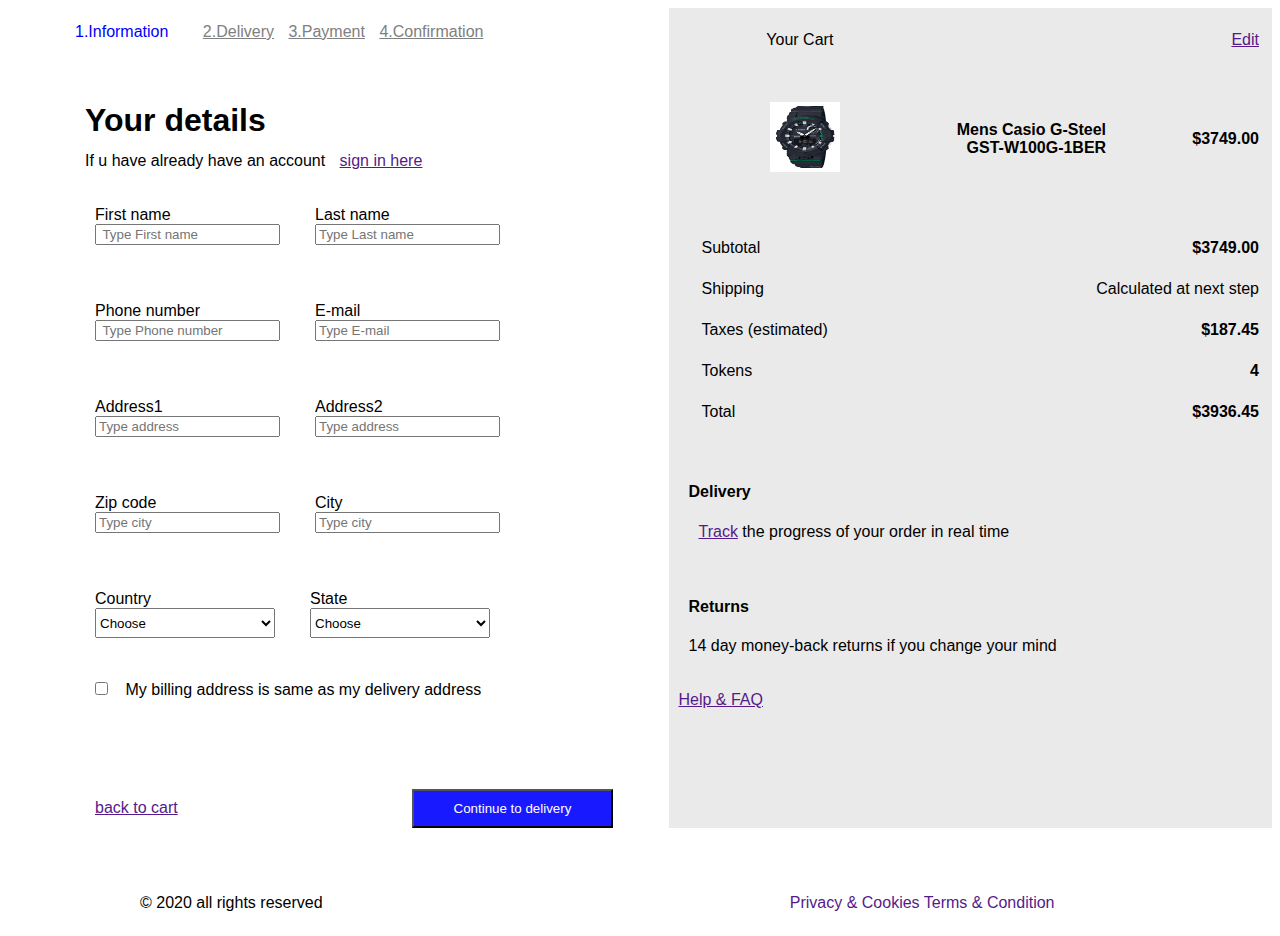
==== index.html @ 4217f0a4 "Add files via upload" ====
<!DOCTYPE html>
<html>

<head>
    <meta charset="UTF-8">
    <meta name="viewport" content="width=device-width, initial-scale=1.0">
    <title>Project1</title>
    <link rel="stylesheet" href="Project1.css">
</head>

<body>
    <div class="flex-container">
        <div class="container1">
            <nav>
                <a href="index.html"
                    style="color: blue; text-decoration: none; margin-right: 20px;">1.Information</a>
                <a href="Project2.html" style="color: gray;" text-decoration: none; margin-right: 20px;">2.Delivery</a>
                <a href="Project3.html" style="color: gray;" text-decoration: none; margin-right: 20px;">3.Payment</a>
                <a href="Project4.html" style="color: gray;" text-decoration: none; margin-right:
                    20px;">4.Confirmation</a>
            </nav>
            <header class="wrap">
                <div>
                    <h1 style="margin-bottom: -3px;">Your details</h1>
                    <p> If u have already have an account <a href="">sign in here</a></p>
                </div>
            </header>
            <div class="content">
                <form onsubmit="return validate()" action="Project2.html">

                    <div class="field">
                        <div>
                            <label name="First name">First name</label>
                            <input name="First name" placeholder=" Type First name" id="one">
                            <pre id="msg" style="color: red;"></pre>
                        </div>
                        <div>
                            <label name="lastname">Last name</label>
                            <input name="lastname" placeholder="Type Last name" id="two">
                            <pre id="msg1" style="color: red;"></pre>
                        </div>
                    </div>
                    <div class="field">
                        <div>
                            <label name="number">Phone number</label>
                            <input name="number" placeholder=" Type Phone number" id="three">
                            <pre id="msg2" style="color: red;"></pre>
                        </div>
                        <div>
                            <label name="email">E-mail</label>
                            <input name="email" placeholder="Type E-mail" id="four">
                            <pre id="msg3" style="color: red;"></pre>
                        </div>
                    </div>
                    <div class="field">
                        <div>
                            <label name="address1">Address1</label>
                            <input name="address1" placeholder="Type address" id="five">
                            <pre id="msg4" style="color: red;"></pre>
                        </div>
                        <div>
                            <label name="address2">Address2</label>
                            <input name="address2" placeholder="Type address" id="six">
                            <pre id="msg5" style="color: red;"></pre>
                        </div>
                    </div>
                    <div class="field">
                        <div>
                            <label name="zipcode">Zip code</label>
                            <input name="zipcode" placeholder="Type city" id="seven">
                            <pre id="msg6" style="color: red;"></pre>
                        </div>
                        <div>
                            <label name="city">City</label>
                            <input name="city" placeholder="Type city" id="eight">
                            <pre id="msg7" style="color: red;"></pre>
                        </div>
                    </div>
                    <div class="field">
                        <div>
                            <label name="country">Country</label>
                            <select style="width: 180px; height: 30px;">
                                <option>Choose</option>
                                <option>India</option>
                                <option>America</option>
                                <option>Australia</option>
                                <option>Europe</option>
                                <option>Singapore</option>
                            </select>
                        </div>
                        <div>
                            <label name="state">State</label>
                            <select style="width: 180px; height: 30px;">
                                <option>Choose</option>
                                <option>Karnataka</option>
                                <option>Telangana</option>
                                <option>Andhra pradesh</option>
                                <option>Kerala</option>
                                <option>Maharashtra</option>
                            </select>
                        </div>
                    </div>
                    <p>
                        <input type="checkbox" name="bill"> <label name="bill">My billing address is same as my delivery
                            address</label>
                    </p>
                    <div class="link1">
                        <a href="">back to cart</a>
                        <input class="button2" type="submit" name="button" value="Continue to delivery"
                            style="margin-left: 40%; color: white;">
                    </div>
                </form>
            </div>
        </div>
        <div class="container2">
            <table id="right" style="width: 100%;padding: 20px;">
                <thead class="tab">
                    <tr class="tab1">
                        <th class="head1" colspan="1">Your Cart</th>
                        <th class="edit" colspan="5" style="text-align: right;"><a href="">Edit</a></th>
                    </tr>
                    <tr class="tab2">
                        <th class="imgshock" rowspan="2">
                            <img class="watch" src="watch.jpg" width="70px" height="70px"></th>
                        <th class="title">
                            <p class="wname">Mens Casio G-Steel
                                <span>GST-W100G-1BER</span></p>
                        </th>
                        <th class="price" style="text-align:right; font-weight: bold;">$3749.00</th>
                    </tr>
                </thead>
                <tbody>
                    <tr class="amount">
                        <td>Subtotal</td>
                        <td style="font-weight: bold; text-align: right;" colspan="3 ">$3749.00</td>
                    </tr>
                    <tr class="amount">
                        <td>Shipping</td>
                        <td style="text-align: right;" colspan="3 ">Calculated at next step</td>
                    </tr>
                    <tr class="amount">
                        <td>Taxes (estimated)</td>
                        <td style="font-weight: bold; text-align: right;" colspan="3 ">$187.45</td>
                    </tr>
                    <tr class="amount">
                        <td>Tokens</td>
                        <td style="text-align: right; font-weight: bold;" colspan="3 ">4</td>
                    </tr>
                </tbody>
                <tfoot>
                    <tr>
                        <td>Total</td>
                        <td style="text-align: right; font-weight: bold;" colspan="3">$3936.45</td>
                    </tr>
                </tfoot>
            </table>
            <div class="delivery">
                <i class="fas fa-truck"></i>
                <h4>Delivery</h4>
                <p><a href="">Track</a> the progress of your order in real time</p>
            </div>
            <div class="delivery">
                <h4>Returns</h4>
                <p>14 day money-back returns if you change your mind</p>
            </div>
            <a href="" class="link5">Help & FAQ</a>
        </div>
    </div>
    <footer>
        <div class="pagef">
            <p>© 2020 all rights reserved
                <a href="" style="text-decoration: none;">Privacy & Cookies Terms & Condition</a>

            </p>

        </div>
    </footer>    
        <script src="Project1.js"></script>
</body>

</html>
---- Project1.css ----
* {
    box-sizing: border-box;
    overflow: auto;
    margin-left: 10px;
    font-family: Arial, Helvetica, sans-serif;
}

.flex-container {
    display: flex;
}

.container1 {
    flex: 50%;
    margin-top: 15px;
    margin-left: 25px;
}

.container2 {
    background-color: #eaeaea;
    flex: 50%;
}

.content {
    margin-top: 20px;
    align-items: center;
}

.field {
    display: flex;
}

.field div {
    margin: 0 25px 25px 0;
}

.field label {
    display: block;
}

.wrap {
    margin-top: 40px;
}

.button2 {
    background-color: rgba(0, 0, 255, 0.9);
    padding: 10px 40px;
}

.link1 {
    margin-top: 90px;
}

.container2
{
    overflow: hidden;
}

.wname span 
{
    display: block;
}

.tab1 th
{
    padding-bottom: 50px;
    font-weight: 100;
}

.tab2 th
{
    padding-bottom: 60px;
}

.amount td{
    padding-bottom: 20px;
}

.delivery
{
    margin-bottom: 20px;
}

.pagef
{
    margin-left: 100px;
    padding-top: 50px;
}

.pagef a
{
    padding-left: 40%;
}

.pagef i
{
    margin-left: 40px;
}

@media only screen and (max-width: 800px) {  
    .flex-container.container1.container2.field
    {  
          flex-wrap: wrap;
    }  
}
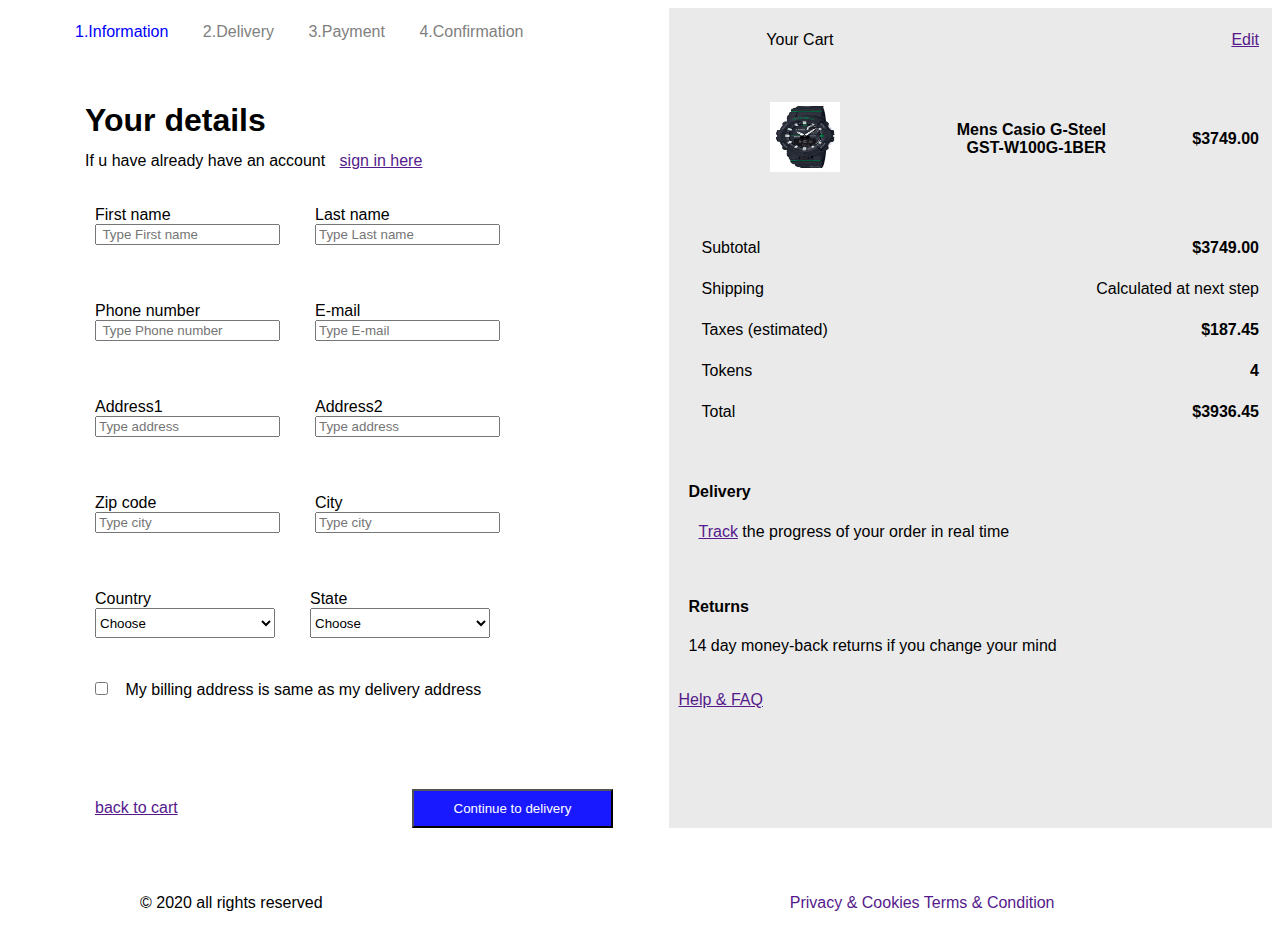
==== commit b82ca012: "Update index.html" ====
--- a/index.html
+++ b/index.html
@@ -14,9 +14,9 @@
             <nav>
                 <a href="index.html"
                     style="color: blue; text-decoration: none; margin-right: 20px;">1.Information</a>
-                <a href="Project2.html" style="color: gray;" text-decoration: none; margin-right: 20px;">2.Delivery</a>
-                <a href="Project3.html" style="color: gray;" text-decoration: none; margin-right: 20px;">3.Payment</a>
-                <a href="Project4.html" style="color: gray;" text-decoration: none; margin-right:
+                <a href="Project2.html" style="color: gray; text-decoration: none; margin-right: 20px;">2.Delivery</a>
+                <a href="Project3.html" style="color: gray; text-decoration: none; margin-right: 20px;">3.Payment</a>
+                <a href="Project4.html" style="color: gray; text-decoration: none; margin-right:
                     20px;">4.Confirmation</a>
             </nav>
             <header class="wrap">
@@ -178,4 +178,4 @@
         <script src="Project1.js"></script>
 </body>
 
-</html>+</html>
--- a/Project1.css
+++ b/Project1.css
@@ -101,4 +101,4 @@
     {  
           flex-wrap: wrap;
     }  
-}  +}  
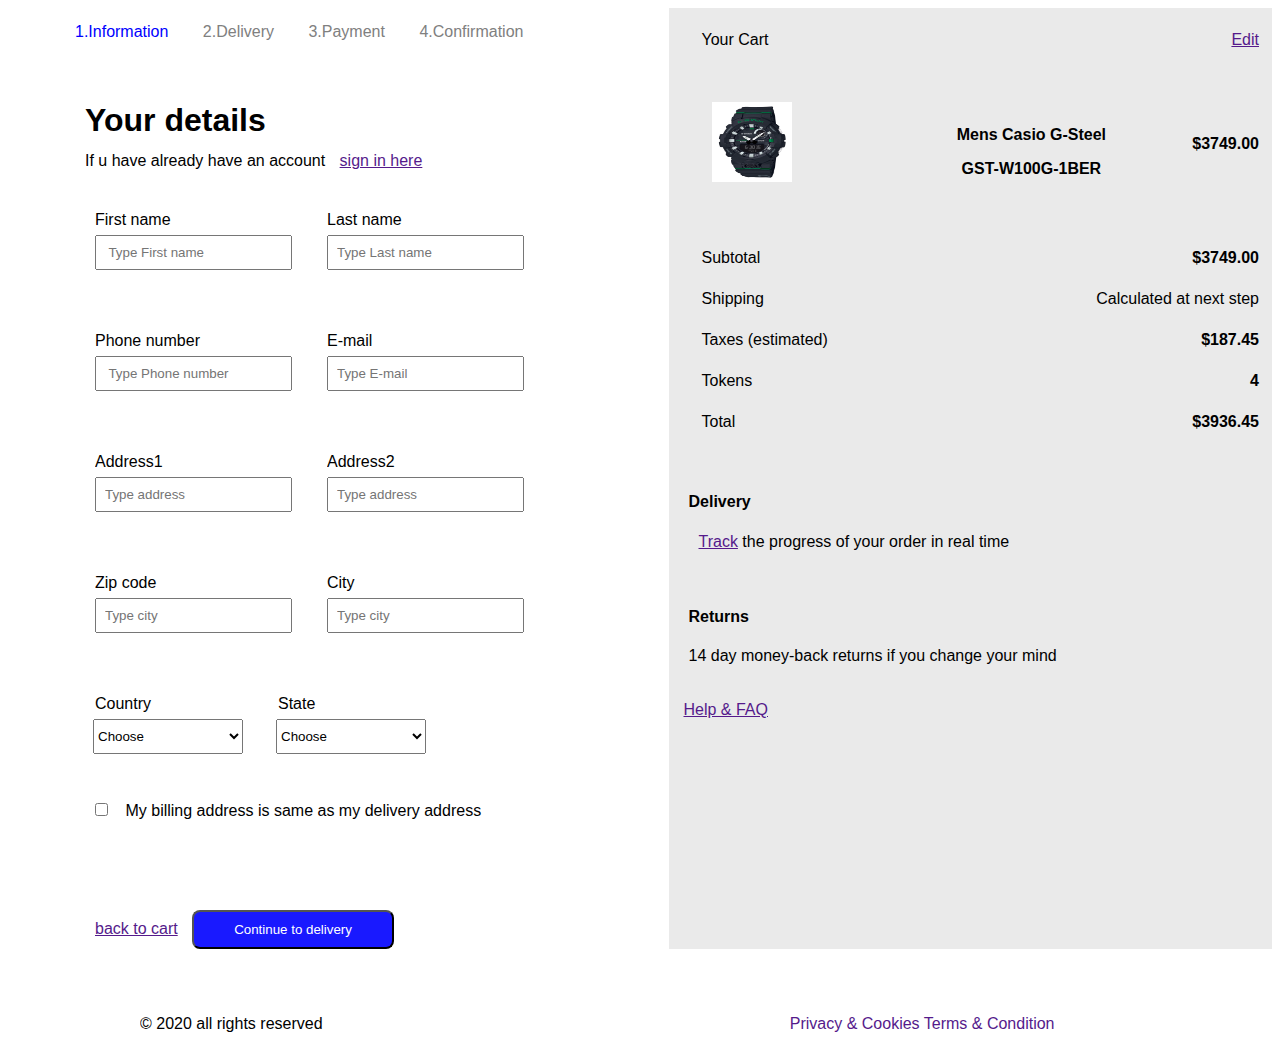
==== commit e487ddd0: "Update index.html" ====
--- a/index.html
+++ b/index.html
@@ -12,7 +12,7 @@
     <div class="flex-container">
         <div class="container1">
             <nav>
-                <a href="index.html"
+                <a href="Project1.html"
                     style="color: blue; text-decoration: none; margin-right: 20px;">1.Information</a>
                 <a href="Project2.html" style="color: gray; text-decoration: none; margin-right: 20px;">2.Delivery</a>
                 <a href="Project3.html" style="color: gray; text-decoration: none; margin-right: 20px;">3.Payment</a>
@@ -29,57 +29,57 @@
                 <form onsubmit="return validate()" action="Project2.html">
 
                     <div class="field">
-                        <div>
-                            <label name="First name">First name</label>
-                            <input name="First name" placeholder=" Type First name" id="one">
+                        <div style="margin-top: 5px;">
+                            <label style="padding-bottom: 6px;" name="First name">First name</label>
+                            <input style="padding: 8px;" name="First name" placeholder=" Type First name" id="one">
                             <pre id="msg" style="color: red;"></pre>
                         </div>
-                        <div>
-                            <label name="lastname">Last name</label>
-                            <input name="lastname" placeholder="Type Last name" id="two">
+                        <div style="margin-top: 5px;">
+                            <label style="padding-bottom:6px ;" name="lastname">Last name</label>
+                            <input style="padding: 8px;" name="lastname" placeholder="Type Last name" id="two">
                             <pre id="msg1" style="color: red;"></pre>
                         </div>
                     </div>
                     <div class="field">
-                        <div>
-                            <label name="number">Phone number</label>
-                            <input name="number" placeholder=" Type Phone number" id="three">
+                        <div style="margin-top: 5px;">
+                            <label style="padding-bottom: 6px;" name="number">Phone number</label>
+                            <input style="padding: 8px;" name="number" placeholder=" Type Phone number" id="three">
                             <pre id="msg2" style="color: red;"></pre>
                         </div>
-                        <div>
-                            <label name="email">E-mail</label>
-                            <input name="email" placeholder="Type E-mail" id="four">
+                        <div style="margin-top: 5px;">
+                            <label style="padding-bottom: 6px;" name="email">E-mail</label>
+                            <input style="padding: 8px;" name="email" placeholder="Type E-mail" id="four">
                             <pre id="msg3" style="color: red;"></pre>
                         </div>
                     </div>
                     <div class="field">
-                        <div>
-                            <label name="address1">Address1</label>
-                            <input name="address1" placeholder="Type address" id="five">
+                        <div style="margin-top: 5px;">
+                            <label style="padding-bottom: 6px;" name="address1">Address1</label>
+                            <input style="padding: 8px;" name="address1" placeholder="Type address" id="five">
                             <pre id="msg4" style="color: red;"></pre>
                         </div>
-                        <div>
-                            <label name="address2">Address2</label>
-                            <input name="address2" placeholder="Type address" id="six">
+                        <div style="margin-top: 5px;">
+                            <label style="padding-bottom: 6px;" name="address2">Address2</label>
+                            <input style="padding: 8px;" name="address2" placeholder="Type address" id="six">
                             <pre id="msg5" style="color: red;"></pre>
                         </div>
                     </div>
                     <div class="field">
-                        <div>
-                            <label name="zipcode">Zip code</label>
-                            <input name="zipcode" placeholder="Type city" id="seven">
+                        <div style="margin-top: 5px;">
+                            <label style="padding-bottom: 6px;" name="zipcode">Zip code</label>
+                            <input style="padding: 8px;" name="zipcode" placeholder="Type city" id="seven">
                             <pre id="msg6" style="color: red;"></pre>
                         </div>
-                        <div>
-                            <label name="city">City</label>
-                            <input name="city" placeholder="Type city" id="eight">
+                        <div style="margin-top: 5px;">
+                            <label style="padding-bottom: 6px;" name="city">City</label>
+                            <input style="padding: 8px;" name="city" placeholder="Type city" id="eight">
                             <pre id="msg7" style="color: red;"></pre>
                         </div>
                     </div>
                     <div class="field">
-                        <div>
-                            <label name="country">Country</label>
-                            <select style="width: 180px; height: 30px;">
+                        <div style="margin-top: 5px;">
+                            <label style="padding-bottom: 6px;" name="country">Country</label>
+                            <select style="width: 150px; height: 35px;margin-left: 8px;">
                                 <option>Choose</option>
                                 <option>India</option>
                                 <option>America</option>
@@ -88,9 +88,9 @@
                                 <option>Singapore</option>
                             </select>
                         </div>
-                        <div>
-                            <label name="state">State</label>
-                            <select style="width: 180px; height: 30px;">
+                        <div style="margin-top: 5px;">
+                            <label style="padding-bottom: 6px;" name="state">State</label>
+                            <select style="width: 150px; height: 35px;margin-left: 8px;">
                                 <option>Choose</option>
                                 <option>Karnataka</option>
                                 <option>Telangana</option>
@@ -101,13 +101,13 @@
                         </div>
                     </div>
                     <p>
-                        <input type="checkbox" name="bill"> <label name="bill">My billing address is same as my delivery
+                        <input style="margin-top: 8px;" type="checkbox" name="bill"> <label name="bill">My billing address is same as my delivery
                             address</label>
                     </p>
                     <div class="link1">
                         <a href="">back to cart</a>
-                        <input class="button2" type="submit" name="button" value="Continue to delivery"
-                            style="margin-left: 40%; color: white;">
+                        <input class="button2"  type="submit" name="button" value="Continue to delivery"
+                            style=" color: white; border-radius: 8px;">
                     </div>
                 </form>
             </div>
@@ -116,15 +116,15 @@
             <table id="right" style="width: 100%;padding: 20px;">
                 <thead class="tab">
                     <tr class="tab1">
-                        <th class="head1" colspan="1">Your Cart</th>
+                        <th class="head1" style="text-align: left;" colspan="1" style="padding-right: 50%;">Your Cart</th>
                         <th class="edit" colspan="5" style="text-align: right;"><a href="">Edit</a></th>
                     </tr>
                     <tr class="tab2">
-                        <th class="imgshock" rowspan="2">
-                            <img class="watch" src="watch.jpg" width="70px" height="70px"></th>
+                        <th style="text-align: left;" class="imgshock" rowspan="2">
+                            <img class="watch"  src="watch.jpg" width="80px" height="80px"></th>
                         <th class="title">
-                            <p class="wname">Mens Casio G-Steel
-                                <span>GST-W100G-1BER</span></p>
+                            <p class="wname">Mens Casio G-Steel</p>
+                                <span>GST-W100G-1BER</span>
                         </th>
                         <th class="price" style="text-align:right; font-weight: bold;">$3749.00</th>
                     </tr>
@@ -163,7 +163,7 @@
                 <h4>Returns</h4>
                 <p>14 day money-back returns if you change your mind</p>
             </div>
-            <a href="" class="link5">Help & FAQ</a>
+            <a style="margin-left: 15px;" href="" class="link5">Help & FAQ</a>
         </div>
     </div>
     <footer>
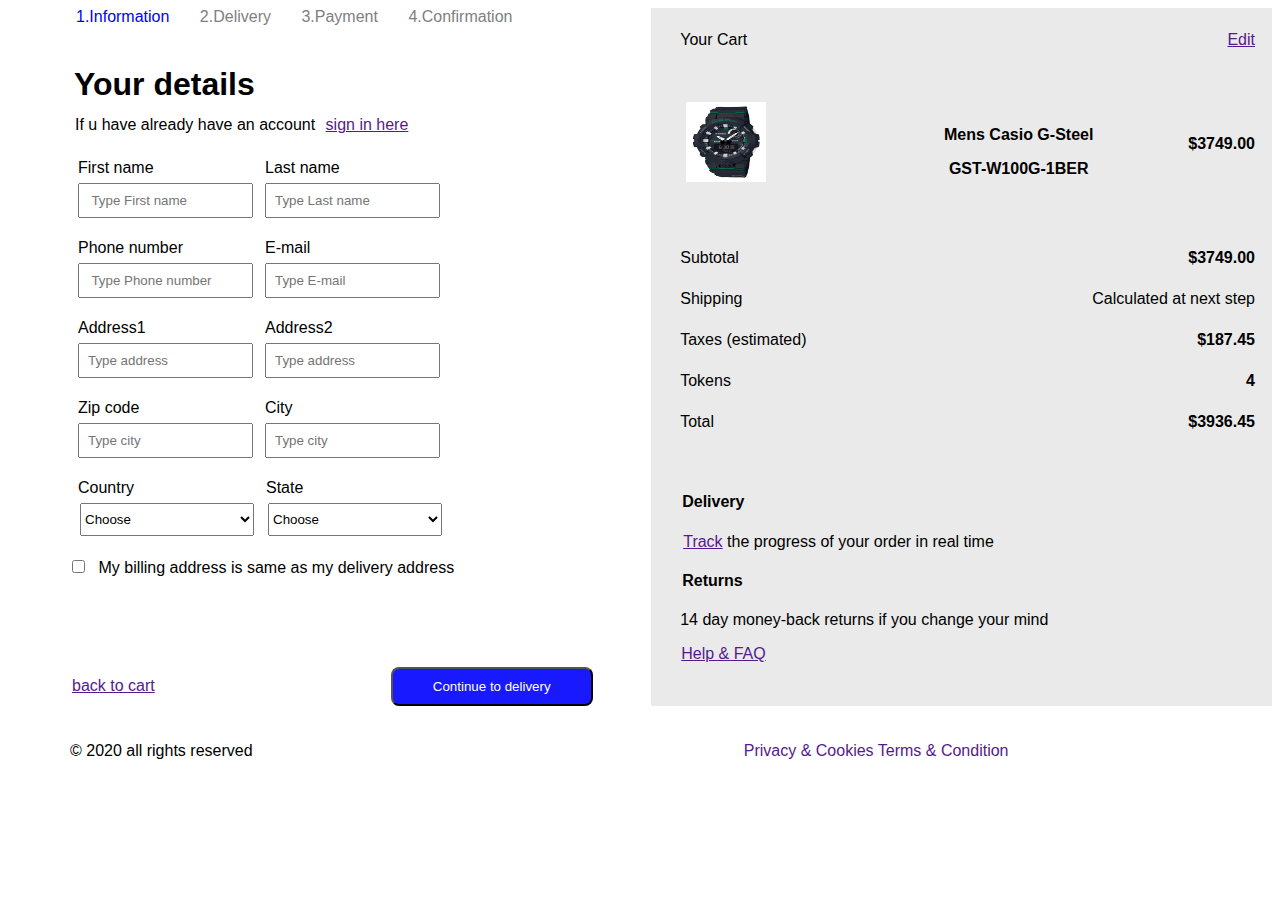
==== commit c31eb820: "Update index.html" ====
--- a/index.html
+++ b/index.html
@@ -21,15 +21,15 @@
             </nav>
             <header class="wrap">
                 <div>
-                    <h1 style="margin-bottom: -3px;">Your details</h1>
-                    <p> If u have already have an account <a href="">sign in here</a></p>
+                    <h1 style="margin-bottom: -3px;margin-left: -2px;">Your details</h1>
+                    <p style="margin-left: -1px;"> If u have already have an account <a href="">sign in here</a></p>
                 </div>
             </header>
             <div class="content">
                 <form onsubmit="return validate()" action="Project2.html">
 
                     <div class="field">
-                        <div style="margin-top: 5px;">
+                        <div style="margin-top: 5px; ">
                             <label style="padding-bottom: 6px;" name="First name">First name</label>
                             <input style="padding: 8px;" name="First name" placeholder=" Type First name" id="one">
                             <pre id="msg" style="color: red;"></pre>
@@ -79,7 +79,7 @@
                     <div class="field">
                         <div style="margin-top: 5px;">
                             <label style="padding-bottom: 6px;" name="country">Country</label>
-                            <select style="width: 150px; height: 35px;margin-left: 8px;">
+                            <select style="width: 174px; height: 33px;margin-left: 8px;">
                                 <option>Choose</option>
                                 <option>India</option>
                                 <option>America</option>
@@ -90,7 +90,7 @@
                         </div>
                         <div style="margin-top: 5px;">
                             <label style="padding-bottom: 6px;" name="state">State</label>
-                            <select style="width: 150px; height: 35px;margin-left: 8px;">
+                            <select style="width: 174px; height: 33px;margin-left: 8px;">
                                 <option>Choose</option>
                                 <option>Karnataka</option>
                                 <option>Telangana</option>
@@ -101,12 +101,13 @@
                         </div>
                     </div>
                     <p>
-                        <input style="margin-top: 8px;" type="checkbox" name="bill"> <label name="bill">My billing address is same as my delivery
+                        <input style="margin-top: 8px;" type="checkbox" name="bill"> <label name="bill">My billing
+                            address is same as my delivery
                             address</label>
                     </p>
                     <div class="link1">
                         <a href="">back to cart</a>
-                        <input class="button2"  type="submit" name="button" value="Continue to delivery"
+                        <input class="button2" type="submit" name="button" value="Continue to delivery"
                             style=" color: white; border-radius: 8px;">
                     </div>
                 </form>
@@ -116,15 +117,16 @@
             <table id="right" style="width: 100%;padding: 20px;">
                 <thead class="tab">
                     <tr class="tab1">
-                        <th class="head1" style="text-align: left;" colspan="1" style="padding-right: 50%;">Your Cart</th>
+                        <th class="head1" style="text-align: left;" colspan="1" style="padding-right: 50%;">Your Cart
+                        </th>
                         <th class="edit" colspan="5" style="text-align: right;"><a href="">Edit</a></th>
                     </tr>
                     <tr class="tab2">
                         <th style="text-align: left;" class="imgshock" rowspan="2">
-                            <img class="watch"  src="watch.jpg" width="80px" height="80px"></th>
+                            <img class="watch" src="watch.jpg" width="80px" height="80px"></th>
                         <th class="title">
                             <p class="wname">Mens Casio G-Steel</p>
-                                <span>GST-W100G-1BER</span>
+                            <span>GST-W100G-1BER</span>
                         </th>
                         <th class="price" style="text-align:right; font-weight: bold;">$3749.00</th>
                     </tr>
@@ -156,14 +158,14 @@
             </table>
             <div class="delivery">
                 <i class="fas fa-truck"></i>
-                <h4>Delivery</h4>
-                <p><a href="">Track</a> the progress of your order in real time</p>
+                <h4 style="margin-left: 25px;">Delivery</h4>
+                <p style="margin-left: 20px;"><a href="">Track</a> the progress of your order in real time</p>
             </div>
             <div class="delivery">
-                <h4>Returns</h4>
-                <p>14 day money-back returns if you change your mind</p>
+                <h4 style="margin-left: 25px;">Returns</h4>
+                <p style="margin-left: 23px;">14 day money-back returns if you change your mind</p>
             </div>
-            <a style="margin-left: 15px;" href="" class="link5">Help & FAQ</a>
+            <a style="margin-left: 30px;" href="" class="link5">Help & FAQ</a>
         </div>
     </div>
     <footer>
@@ -174,8 +176,8 @@
             </p>
 
         </div>
-    </footer>    
-        <script src="Project1.js"></script>
+    </footer>
+    <script src="Project1.js"></script>
 </body>
 
 </html>
--- a/Project1.css
+++ b/Project1.css
@@ -1,8 +1,7 @@
 * {
     box-sizing: border-box;
-    overflow: auto;
-    margin-left: 10px;
-    font-family: Arial, Helvetica, sans-serif;
+    margin-left: 6px;
+    font-family: 'Gill Sans', 'Gill Sans MT', Calibri, 'Trebuchet MS', sans-serif;
 }
 
 .flex-container {
@@ -11,9 +10,14 @@
 
 .container1 {
     flex: 50%;
-    margin-top: 15px;
-    margin-left: 25px;
+    padding-left: 40px;
 }
+
+.container2
+{
+    overflow: hidden;
+}
+
 
 .container2 {
     background-color: #eaeaea;
@@ -22,19 +26,20 @@
 
 .content {
     margin-top: 20px;
-    align-items: center;
+    margin-left: -10px;
 }
 
 .field {
     display: flex;
-}
-
-.field div {
-    margin: 0 25px 25px 0;
-}
+} 
 
 .field label {
     display: block;
+}
+
+.field input
+{
+    width: 175px;
 }
 
 .wrap {
@@ -44,20 +49,11 @@
 .button2 {
     background-color: rgba(0, 0, 255, 0.9);
     padding: 10px 40px;
+    margin-left: 40%;
 }
 
 .link1 {
     margin-top: 90px;
-}
-
-.container2
-{
-    overflow: hidden;
-}
-
-.wname span 
-{
-    display: block;
 }
 
 .tab1 th
@@ -77,13 +73,13 @@
 
 .delivery
 {
-    margin-bottom: 20px;
+    margin-bottom: 5px;
 }
 
 .pagef
 {
-    margin-left: 100px;
-    padding-top: 50px;
+    padding-top: 20px;
+    margin-left: 46px;
 }
 
 .pagef a
@@ -91,14 +87,17 @@
     padding-left: 40%;
 }
 
-.pagef i
-{
-    margin-left: 40px;
-}
-
 @media only screen and (max-width: 800px) {  
-    .flex-container.container1.container2.field
+    .flex-container,.container1,.container2,.field
     {  
+        
           flex-wrap: wrap;
+          
+          
     }  
-}  
+    .button2
+    {
+        margin-left: 0;
+        display: block;
+    }
+} 
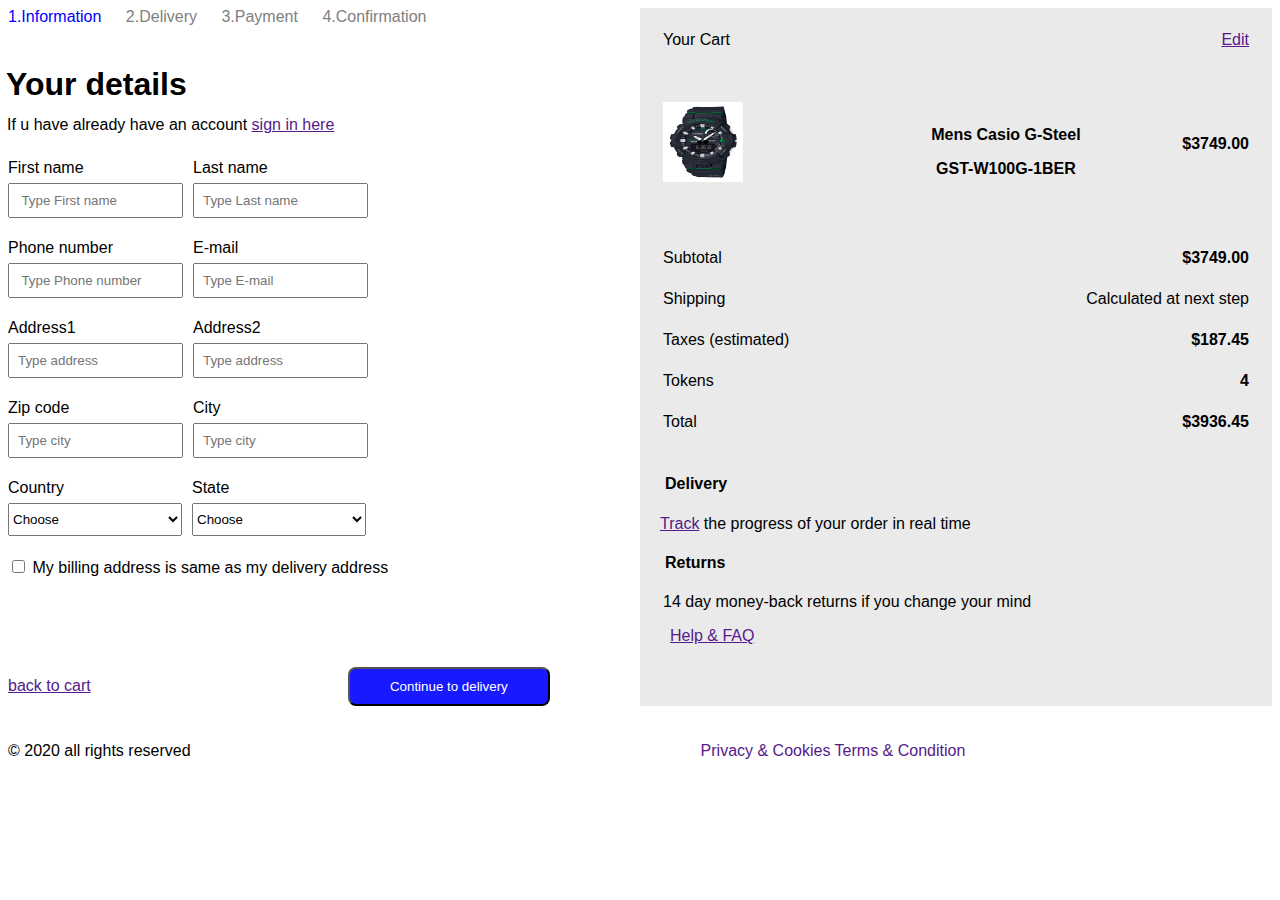
==== commit b74d05af: "Update index.html" ====
--- a/index.html
+++ b/index.html
@@ -12,8 +12,7 @@
     <div class="flex-container">
         <div class="container1">
             <nav>
-                <a href="Project1.html"
-                    style="color: blue; text-decoration: none; margin-right: 20px;">1.Information</a>
+                <a href="Project1.html" style="color: blue; text-decoration: none; margin-right: 20px;">1.Information</a>
                 <a href="Project2.html" style="color: gray; text-decoration: none; margin-right: 20px;">2.Delivery</a>
                 <a href="Project3.html" style="color: gray; text-decoration: none; margin-right: 20px;">3.Payment</a>
                 <a href="Project4.html" style="color: gray; text-decoration: none; margin-right:
@@ -34,7 +33,7 @@
                             <input style="padding: 8px;" name="First name" placeholder=" Type First name" id="one">
                             <pre id="msg" style="color: red;"></pre>
                         </div>
-                        <div style="margin-top: 5px;">
+                        <div class="second" style="margin-top: 5px;">
                             <label style="padding-bottom:6px ;" name="lastname">Last name</label>
                             <input style="padding: 8px;" name="lastname" placeholder="Type Last name" id="two">
                             <pre id="msg1" style="color: red;"></pre>
@@ -46,7 +45,7 @@
                             <input style="padding: 8px;" name="number" placeholder=" Type Phone number" id="three">
                             <pre id="msg2" style="color: red;"></pre>
                         </div>
-                        <div style="margin-top: 5px;">
+                        <div class="second" style="margin-top: 5px;">
                             <label style="padding-bottom: 6px;" name="email">E-mail</label>
                             <input style="padding: 8px;" name="email" placeholder="Type E-mail" id="four">
                             <pre id="msg3" style="color: red;"></pre>
@@ -58,7 +57,7 @@
                             <input style="padding: 8px;" name="address1" placeholder="Type address" id="five">
                             <pre id="msg4" style="color: red;"></pre>
                         </div>
-                        <div style="margin-top: 5px;">
+                        <div class="second" style="margin-top: 5px;">
                             <label style="padding-bottom: 6px;" name="address2">Address2</label>
                             <input style="padding: 8px;" name="address2" placeholder="Type address" id="six">
                             <pre id="msg5" style="color: red;"></pre>
@@ -70,7 +69,7 @@
                             <input style="padding: 8px;" name="zipcode" placeholder="Type city" id="seven">
                             <pre id="msg6" style="color: red;"></pre>
                         </div>
-                        <div style="margin-top: 5px;">
+                        <div class="second" style="margin-top: 5px;">
                             <label style="padding-bottom: 6px;" name="city">City</label>
                             <input style="padding: 8px;" name="city" placeholder="Type city" id="eight">
                             <pre id="msg7" style="color: red;"></pre>
@@ -79,7 +78,7 @@
                     <div class="field">
                         <div style="margin-top: 5px;">
                             <label style="padding-bottom: 6px;" name="country">Country</label>
-                            <select style="width: 174px; height: 33px;margin-left: 8px;">
+                            <select>
                                 <option>Choose</option>
                                 <option>India</option>
                                 <option>America</option>
@@ -88,9 +87,9 @@
                                 <option>Singapore</option>
                             </select>
                         </div>
-                        <div style="margin-top: 5px;">
+                        <div class="second" style="margin-top: 5px;">
                             <label style="padding-bottom: 6px;" name="state">State</label>
-                            <select style="width: 174px; height: 33px;margin-left: 8px;">
+                            <select>
                                 <option>Choose</option>
                                 <option>Karnataka</option>
                                 <option>Telangana</option>
@@ -106,9 +105,8 @@
                             address</label>
                     </p>
                     <div class="link1">
-                        <a href="">back to cart</a>
-                        <input class="button2" type="submit" name="button" value="Continue to delivery"
-                            style=" color: white; border-radius: 8px;">
+                        <a class="third" href="">back to cart</a>
+                        <input class="button2" type="submit" name="button" value="Continue to delivery" style=" color: white; border-radius: 8px;">
                     </div>
                 </form>
             </div>
--- a/Project1.css
+++ b/Project1.css
@@ -1,6 +1,6 @@
 * {
     box-sizing: border-box;
-    margin-left: 6px;
+    /* margin-left: 6px; */
     font-family: 'Gill Sans', 'Gill Sans MT', Calibri, 'Trebuchet MS', sans-serif;
 }
 
@@ -10,14 +10,11 @@
 
 .container1 {
     flex: 50%;
-    padding-left: 40px;
 }
 
-.container2
-{
+.container2 {
     overflow: hidden;
 }
-
 
 .container2 {
     background-color: #eaeaea;
@@ -26,19 +23,17 @@
 
 .content {
     margin-top: 20px;
-    margin-left: -10px;
 }
 
 .field {
     display: flex;
-} 
+}
 
 .field label {
     display: block;
 }
 
-.field input
-{
+.field input {
     width: 175px;
 }
 
@@ -56,48 +51,68 @@
     margin-top: 90px;
 }
 
-.tab1 th
-{
+.tab1 th {
     padding-bottom: 50px;
     font-weight: 100;
 }
 
-.tab2 th
-{
+.tab2 th {
     padding-bottom: 60px;
 }
 
-.amount td{
+.amount td {
     padding-bottom: 20px;
 }
 
-.delivery
-{
+.delivery {
     margin-bottom: 5px;
 }
 
-.pagef
-{
+.pagef {
     padding-top: 20px;
-    margin-left: 46px;
+    /* margin-left: 46px; */
 }
 
-.pagef a
-{
+.pagef a {
     padding-left: 40%;
 }
 
-@media only screen and (max-width: 800px) {  
-    .flex-container,.container1,.container2,.field
-    {  
-        
-          flex-wrap: wrap;
-          
-          
-    }  
-    .button2
-    {
-        margin-left: 0;
+.second {
+    margin-left: 10px;
+}
+
+.field div select {
+    width: 174px;
+    height: 33px;
+    /* margin-left: 8px; */
+}
+
+@media only screen and (max-width: 800px) {
+    .flex-container,
+    .container1,
+    .container2,
+    .field {
+        flex-wrap: wrap;
+        flex-direction: column;
+        width: 100%;
+    }
+    .field div input,
+    .field div select {
+        width: 100%;
+        margin: 0;
+    }
+    .pagef a {
+        padding: 0;
         display: block;
     }
-} 
+    .second {
+        margin: 0;
+    }
+    .link1 {
+        margin: 90px 0px;
+    }
+    .button2 {
+        margin-left: 0;
+        /* display: block; */
+    }
+}
